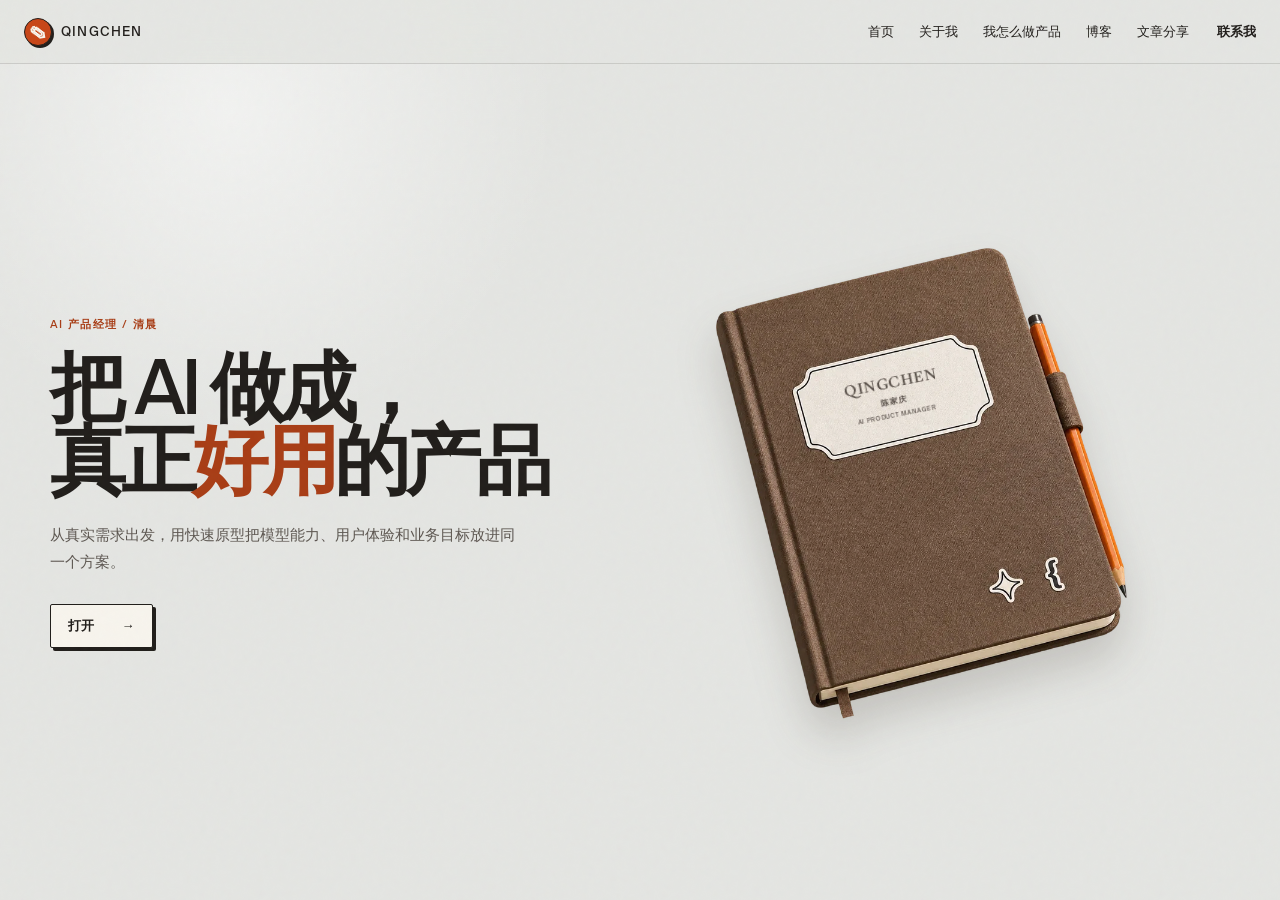
==== index.html @ 2891e466 "Show WeChat QR code in a notebook-style note" ====
<!doctype html>
<html lang="zh-CN">
<head>
  <meta charset="utf-8">
  <meta name="viewport" content="width=device-width, initial-scale=1">
  <title>QINGCHEN | AI 产品经理陈家庆</title>
  <meta name="description" content="清晨（陈家庆）的个人网站。关注 AI 产品管理、AI Coding、智能体工作流与人机协作。">
  <meta name="theme-color" content="#e4e5e2">
  <meta property="og:type" content="website">
  <meta property="og:title" content="QINGCHEN | AI 产品经理陈家庆">
  <meta property="og:description" content="把 AI 做成真正好用的产品。">
  <meta property="og:url" content="https://chenjieliefu.github.io/qingchenai.github.io/">
  <meta property="og:image" content="https://chenjieliefu.github.io/qingchenai.github.io/assets/img/qingchen-portrait.jpg">
  <meta name="twitter:card" content="summary_large_image">
  <meta name="twitter:image" content="https://chenjieliefu.github.io/qingchenai.github.io/assets/img/qingchen-portrait.jpg">
  <link rel="canonical" href="https://chenjieliefu.github.io/qingchenai.github.io/">
  <link rel="icon" href="assets/img/qingchen-favicon.svg?v=2" type="image/svg+xml">
  <link rel="preload" href="assets/img/qingchen-notebook-closed.webp" as="image" type="image/webp" fetchpriority="high">
  <link rel="stylesheet" href="assets/css/home-v3.css">
  <script type="application/ld+json">
  {
    "@context": "https://schema.org",
    "@type": "Person",
    "name": "陈家庆",
    "alternateName": "清晨",
    "url": "https://chenjieliefu.github.io/qingchenai.github.io/",
    "jobTitle": "AI 产品经理",
    "description": "关注 AI 产品管理、AI Coding、智能体工作流与人机协作。",
    "image": "https://chenjieliefu.github.io/qingchenai.github.io/assets/img/qingchen-portrait.jpg",
    "email": "18233602932@163.com",
    "sameAs": [
      "https://github.com/chenjieliefu",
      "https://www.woshipm.com/u/1685127",
      "https://www.xiaohongshu.com/user/profile/6a4db56c0000000010001003"
    ]
  }
  </script>
</head>
<body>
  <a class="skip-link" href="#main">跳到主要内容</a>

  <header class="site-header">
    <div class="nav-shell">
      <div class="brand" aria-label="QINGCHEN">
        <span class="brand-mark" aria-hidden="true"><span class="brand-pen">&#9998;&#65038;</span></span>
        <span>QINGCHEN</span>
      </div>
      <button class="menu-toggle" type="button" aria-expanded="false" aria-controls="primary-nav">
        <span class="menu-label">菜单</span>
      </button>
      <nav class="primary-nav" id="primary-nav" aria-label="主导航" data-open="false">
        <a href="#home" data-page-target="0">首页</a>
        <a href="#about" data-page-target="1">关于我</a>
        <a href="#method" data-page-target="2">我怎么做产品</a>
        <a href="#writing" data-page-target="3">博客</a>
        <a href="#shares" data-page-target="4">文章分享</a>
      </nav>
      <a class="nav-contact" href="#contact" data-page-target="5">联系我</a>
    </div>
  </header>

  <main id="main" class="notebook-main">
    <section class="notebook-app" id="home" data-notebook aria-label="清晨的个人工作笔记本">
      <div class="cover-view is-active" data-cover-view>
        <div class="hero-copy">
          <p class="eyebrow">AI 产品经理 / 清晨</p>
          <h1>把 AI 做成，<br>真正<span>好用</span>的产品</h1>
          <p>从真实需求出发，用快速原型把模型能力、用户体验和业务目标放进同一个方案。</p>
          <button class="open-book-button" type="button" data-open-book>
            <span>打开</span><span aria-hidden="true">→</span>
          </button>
        </div>
        <div class="cover-book" aria-hidden="true">
          <img src="assets/img/qingchen-notebook-closed.webp" width="1200" height="800" alt="">
          <div class="cover-label cover-label-plane">
            <div class="cover-label-ink">
              <strong>QINGCHEN</strong>
              <span>陈家庆</span>
              <small>AI PRODUCT MANAGER</small>
            </div>
          </div>
        </div>
      </div>

      <div class="reader-view" data-reader-view aria-hidden="true">
        <div class="book-canvas">
          <img class="open-book-image" src="assets/img/qingchen-notebook-open.webp" width="1672" height="941" loading="lazy" alt="一本摊开的棕色工作笔记本">
          <div class="book-spreads" data-book-spreads>
            <article class="book-spread is-active" id="about" data-page="1" data-title="关于我" aria-hidden="false">
              <div class="paper-page about-left">
                <p class="page-kicker">关于我</p>
                <figure class="portrait-print">
                  <span class="paper-tape" aria-hidden="true"></span>
                  <img src="assets/img/qingchen-portrait.jpg" width="882" height="1176" loading="lazy" alt="清晨，也就是陈家庆的个人肖像">
                  <figcaption>清晨 / 陈家庆 / 2026</figcaption>
                </figure>
              </div>
              <div class="paper-page about-right">
                <p class="about-hello">你好，我是清晨</p>
                <h2>我喜欢先把需求理清，再决定 <mark>AI</mark> 要不要出现。</h2>
                <p class="body-copy">我是一名持续学习、创造和实验的 AI 产品经理。从真实需求出发，用快速原型验证方案，再把模型能力、用户体验和业务目标放进同一个产品路径里。</p>
                <p class="hand-note">从真实需求开始</p>
              </div>
            </article>

            <article class="book-spread" id="method" data-page="2" data-title="我怎么做产品" aria-hidden="true" inert>
              <div class="paper-page method-left">
                <p class="page-kicker">我怎么做产品</p>
                <h2>不是从技术出发，<br>而是从需求出发。</h2>
                <p class="body-copy">把用户要完成的事、模型能力的边界，以及产品如何持续获得反馈，放进同一条工作路径。</p>
                <div class="method-cycle" aria-label="需求定义、快速原型、持续验证构成循环">
                  <span class="cycle-word cycle-problem">需求定义</span>
                  <span class="cycle-word cycle-prototype">快速原型</span>
                  <span class="cycle-word cycle-validate">持续验证</span>
                  <span class="cycle-loop" aria-hidden="true">↻</span>
                </div>
              </div>
              <div class="paper-page method-right">
                <ol class="method-path">
                  <li><span class="method-index">1</span><div><h3>把需求说清楚</h3><p>梳理用户需求，把模型能力、产品策略和技术边界放进同一张图。</p></div></li>
                  <li><span class="method-index">2</span><div><h3>做出能跑的版本</h3><p>用 AI Coding 完成原型，让讨论从“感觉可行”走向“实际试过”。</p></div></li>
                  <li><span class="method-index">3</span><div><h3>让反馈回到产品里</h3><p>围绕需求设计权限、反馈和返工机制，让人与智能体持续协作。</p></div></li>
                </ol>
                <p class="hand-note method-note">每一次验证，都回到下一次判断。</p>
              </div>
            </article>

            <article class="book-spread" id="writing" data-page="3" data-title="博客" aria-hidden="true" inert>
              <div class="paper-page writing-left">
                <p class="page-kicker">最近在写</p>
                <article class="featured-writing">
                  <time datetime="2026-08-21">2026.08.21 / AI 产品</time>
                  <h2>Pi 说模型可以更换：AI 产品真正该留下的，是 <mark>Harness</mark> 吗？</h2>
                  <p>当模型不再是唯一核心，需求约束、工具权限、会话评测与适配能力，开始成为产品真正的资产。</p>
                  <a href="https://www.woshipm.com/ai/6451983.html" target="_blank" rel="noopener">阅读全文 <span aria-hidden="true">↗</span></a>
                </article>
              </div>
              <div class="paper-page writing-right">
                <h2 class="page-list-title">更多博客</h2>
                <div class="writing-list">
                  <a href="https://www.woshipm.com/ai/6447090.html" target="_blank" rel="noopener"><time datetime="2026-08-14">08.14</time><span>用 DeepSeek Harness 两小时做出一个 macOS 应用后，我看到了它的野心</span></a>
                  <a href="https://www.woshipm.com/ai/6444287.html" target="_blank" rel="noopener"><time datetime="2026-08-11">08.11</time><span>AI 最大的机会，不是硬件，而是数据资产</span></a>
                  <a href="https://www.woshipm.com/ai/6444269.html" target="_blank" rel="noopener"><time datetime="2026-08-11">08.11</time><span>当 AI 开始持续工作，聊天框还够用吗？</span></a>
                </div>
                <a class="book-link" href="blog.html">查看全部博客 <span aria-hidden="true">→</span></a>
              </div>
            </article>

            <article class="book-spread" id="shares" data-page="4" data-title="文章分享" aria-hidden="true" inert>
              <div class="paper-page shares-left">
                <p class="page-kicker">值得再读一遍</p>
                <a class="clipping clipping-a" href="https://www.woshipm.com/ai/6434508.html" target="_blank" rel="noopener"><span class="clip-tape" aria-hidden="true"></span><small>AI 智能 / 2026.07.23</small><h2>我实测了全网爆火的 grill-me 技能，发现它才是 AI 编程的正确打开方式</h2></a>
                <a class="clipping clipping-b" href="https://www.woshipm.com/ai/6334333.html" target="_blank" rel="noopener"><small>基础理解 / 2026.01.28</small><h2>一文讲透 AI 的三大核心要素之一：算力</h2></a>
              </div>
              <div class="paper-page shares-right">
                <a class="clipping clipping-c" href="https://www.woshipm.com/zhichang/6333618.html" target="_blank" rel="noopener"><small>职场观察 / 2026.01.27</small><h2>产品经理，你的领导不是人，是一股势力！</h2></a>
                <a class="clipping clipping-d" href="https://www.woshipm.com/it/6188609.html" target="_blank" rel="noopener"><span class="clip-tape" aria-hidden="true"></span><small>业界动态 / 2025.03.06</small><h2>巨头入局：腾讯、字节的“短剧棋局”</h2></a>
                <p class="hand-note shares-note">分享不是囤积，是留下判断的坐标。</p>
                <a class="book-link" href="shares.html">查看全部文章分享 <span aria-hidden="true">→</span></a>
              </div>
            </article>

            <article class="book-spread" id="contact" data-page="5" data-title="联系我" aria-hidden="true" inert>
              <div class="paper-page contact-left">
                <p class="page-kicker">联系我</p>
                <h2>如果你也在做有意思的 AI 产品，我们可以聊聊。</h2>
                <p class="body-copy">一次产品讨论、一场共同实验，或者只是交流最近正在梳理的产品需求。</p>
                <dl>
                  <div><dt>邮箱</dt><dd>18233602932@163.com</dd></div>
                  <div><dt>微信</dt><dd>JQ04041023</dd></div>
                </dl>
              </div>
              <div class="paper-page contact-right">
                <p class="contact-prompt">找到我的其他地方</p>
                <nav class="social-links" aria-label="社交链接">
                  <a href="https://github.com/chenjieliefu" target="_blank" rel="noopener"><span>GitHub</span><span aria-hidden="true">↗</span></a>
                  <a href="https://www.woshipm.com/u/1685127" target="_blank" rel="noopener"><span>人人都是产品经理</span><span aria-hidden="true">↗</span></a>
                  <a href="https://www.xiaohongshu.com/user/profile/6a4db56c0000000010001003" target="_blank" rel="noopener"><span>小红书</span><span aria-hidden="true">↗</span></a>
                  <button type="button" data-wechat-toggle aria-expanded="false" aria-controls="wechat-note"><span>公众号</span><span aria-hidden="true">←</span></button>
                </nav>
                <aside class="wechat-note" id="wechat-note" data-wechat-note aria-label="公众号二维码" aria-hidden="true" inert>
                  <p class="wechat-note-title">微信公众号</p>
                  <div class="wechat-qr-frame">
                    <img src="assets/wechat-qrcode.jpg" width="258" height="258" loading="lazy" alt="清晨的微信公众号二维码">
                  </div>
                  <p class="wechat-note-caption">微信扫码关注「清晨」</p>
                  <button class="wechat-note-close" type="button" data-wechat-close><span aria-hidden="true">←</span> 收起</button>
                </aside>
                <p class="sign-off">QINGCHEN</p>
                <small>© <span data-current-year>2026</span> 陈家庆</small>
              </div>
            </article>
          </div>
          <div class="turn-leaf" aria-hidden="true"></div>
        </div>

        <div class="reader-controls" aria-label="笔记本翻页控制">
          <button class="page-control page-control-prev" type="button" data-prev-page><span aria-hidden="true">←</span><span data-prev-label>封面</span></button>
          <p class="page-status" aria-live="polite"><span data-page-title>关于我</span><span><b data-page-current>1</b> / <span data-page-total>5</span></span></p>
          <button class="page-control page-control-next" type="button" data-next-page><span>下一页</span><span aria-hidden="true">→</span></button>
        </div>
      </div>
    </section>
  </main>
  <script src="assets/js/home-v3.js" defer></script>
</body>
</html>
---- assets/css/home-v3.css ----
@font-face {
  font-family: "Suisse";
  src: url("../fonts/68acbd085a174326256d7272_SuisseIntlTrial-Book.otf") format("opentype");
  font-style: normal;
  font-weight: 400 700;
  font-display: swap;
}

@font-face {
  font-family: "Lyon";
  src: url("../fonts/68acbc6ef1b9c827b523f364_LyonDisplay-Regular-Trial.otf") format("opentype");
  font-style: normal;
  font-weight: 400;
  font-display: swap;
}

:root {
  color-scheme: light;
  --desk: #e4e5e2;
  --paper: #f7f4ed;
  --paper-deep: #eee9df;
  --ink: #211e1b;
  --ink-soft: #5d5751;
  --line: rgba(33, 30, 27, 0.2);
  --orange: #c84618;
  --orange-deep: #a83d16;
  --header-height: 64px;
  --page: min(1360px, calc(100% - 48px));
  --ease: cubic-bezier(0.16, 1, 0.3, 1);
}

* {
  box-sizing: border-box;
}

html {
  min-width: 320px;
  height: 100%;
  overflow: hidden;
  background: var(--desk);
}

body {
  min-width: 320px;
  min-height: 100%;
  margin: 0;
  overflow: hidden;
  background:
    radial-gradient(circle at 18% 12%, rgba(255, 255, 255, 0.5), transparent 25%),
    var(--desk);
  color: var(--ink);
  font-family: "Suisse", "PingFang SC", "Hiragino Sans GB", "Microsoft YaHei", sans-serif;
  line-height: 1.5;
  -webkit-font-smoothing: antialiased;
  text-rendering: optimizeLegibility;
}

body::before {
  position: fixed;
  inset: 0;
  z-index: 30;
  pointer-events: none;
  opacity: 0.045;
  content: "";
  background-image: url("data:image/svg+xml,%3Csvg viewBox='0 0 160 160' xmlns='http://www.w3.org/2000/svg'%3E%3Cfilter id='n'%3E%3CfeTurbulence type='fractalNoise' baseFrequency='.78' numOctaves='2' stitchTiles='stitch'/%3E%3C/filter%3E%3Crect width='100%25' height='100%25' filter='url(%23n)' opacity='.52'/%3E%3C/svg%3E");
}

img {
  display: block;
  max-width: 100%;
  height: auto;
}

a {
  color: inherit;
  text-decoration: none;
}

button,
a {
  -webkit-tap-highlight-color: transparent;
}

button {
  color: inherit;
  font: inherit;
}

button:disabled {
  cursor: not-allowed;
  opacity: 0.36;
}

:focus-visible {
  outline: 3px solid var(--orange-deep);
  outline-offset: 4px;
}

::selection {
  background: var(--orange);
  color: var(--paper);
}

mark {
  padding: 0 0.08em;
  background: linear-gradient(transparent 56%, rgba(200, 70, 24, 0.24) 56%);
  color: inherit;
}

.skip-link {
  position: fixed;
  top: 10px;
  left: 12px;
  z-index: 50;
  padding: 9px 14px;
  border: 1px solid var(--ink);
  background: var(--paper);
  transform: translateY(-160%);
  transition: transform 180ms var(--ease);
}

.skip-link:focus {
  transform: translateY(0);
}

.site-header {
  position: relative;
  z-index: 20;
  height: var(--header-height);
  border-bottom: 1px solid rgba(33, 30, 27, 0.13);
  background: color-mix(in srgb, var(--desk) 88%, transparent);
  backdrop-filter: blur(18px) saturate(110%);
  -webkit-backdrop-filter: blur(18px) saturate(110%);
}

.nav-shell {
  display: flex;
  align-items: center;
  width: var(--page);
  height: 100%;
  margin-inline: auto;
  gap: 28px;
}

.brand {
  display: inline-flex;
  align-items: center;
  margin-right: auto;
  gap: 9px;
  font-size: 13px;
  font-weight: 700;
  letter-spacing: 0.09em;
}

.brand-mark {
  display: grid;
  width: 28px;
  height: 28px;
  place-items: center;
  border: 1.5px solid var(--ink);
  border-radius: 50%;
  background: var(--orange);
  color: var(--paper);
  letter-spacing: 0;
  box-shadow: 2px 2px 0 var(--ink);
}

.brand-pen {
  display: block;
  font-family: "Apple Symbols", "Segoe UI Symbol", sans-serif;
  font-size: 17px;
  line-height: 1;
  transform: translateY(2px) rotate(-9deg);
}

.primary-nav {
  display: flex;
  align-items: center;
  gap: 25px;
}

.primary-nav a,
.nav-contact {
  position: relative;
  font-size: 13px;
  white-space: nowrap;
}

.primary-nav a::after,
.nav-contact::after {
  position: absolute;
  right: 0;
  bottom: -5px;
  left: 0;
  height: 1px;
  content: "";
  background: var(--orange-deep);
  transform: scaleX(0);
  transform-origin: right;
  transition: transform 220ms var(--ease);
}

.primary-nav a:hover::after,
.nav-contact:hover::after,
.primary-nav a[aria-current="page"]::after,
.nav-contact[aria-current="page"]::after {
  transform: scaleX(1);
  transform-origin: left;
}

.primary-nav a[aria-current="page"],
.nav-contact[aria-current="page"] {
  color: var(--orange-deep);
}

.nav-contact {
  font-weight: 700;
}

.menu-toggle {
  display: none;
  min-height: 42px;
  padding: 0;
  border: 0;
  background: transparent;
}

.notebook-main {
  height: calc(100dvh - var(--header-height));
}

.notebook-app {
  position: relative;
  height: 100%;
  overflow: hidden;
}

.cover-view,
.reader-view {
  position: absolute;
  inset: 0;
  visibility: hidden;
  opacity: 0;
  pointer-events: none;
}

.cover-view.is-active,
.reader-view.is-active {
  visibility: visible;
  opacity: 1;
  pointer-events: auto;
}

.cover-view {
  display: grid;
  grid-template-columns: minmax(360px, 0.86fr) minmax(560px, 1.14fr);
  align-items: center;
  width: var(--page);
  margin-inline: auto;
  transition: opacity 260ms ease, transform 620ms var(--ease);
}

.cover-view.is-opening {
  opacity: 0;
  transform: scale(0.94);
}

.cover-view.is-returning {
  animation: cover-return 620ms var(--ease) both;
}

.hero-copy {
  position: relative;
  z-index: 3;
  padding-left: clamp(6px, 2vw, 28px);
}

.eyebrow,
.page-kicker {
  margin: 0;
  color: var(--orange-deep);
  font-size: 11px;
  font-weight: 700;
  letter-spacing: 0.13em;
}

.hero-copy h1 {
  max-width: 8.2em;
  margin: 18px 0 0;
  font-size: clamp(54px, 5.9vw, 84px);
  letter-spacing: -0.066em;
  line-height: 0.97;
}

.hero-copy h1 span {
  color: var(--orange-deep);
}

.hero-copy > p:last-of-type {
  max-width: 470px;
  margin: 24px 0 0;
  color: var(--ink-soft);
  font-size: clamp(15px, 1.2vw, 18px);
  line-height: 1.7;
}

.open-book-button,
.page-control {
  display: inline-flex;
  min-height: 44px;
  align-items: center;
  justify-content: center;
  border: 1.5px solid var(--ink);
  border-radius: 2px;
  background: var(--paper);
  box-shadow: 3px 3px 0 var(--ink);
  cursor: pointer;
  transition: color 180ms ease, background 180ms ease, box-shadow 180ms ease, transform 180ms var(--ease);
}

.open-book-button {
  margin-top: 30px;
  padding: 10px 17px;
  gap: 28px;
  font-size: 13px;
  font-weight: 700;
}

.open-book-button:hover,
.page-control:not(:disabled):hover {
  background: var(--orange-deep);
  color: var(--paper);
}

.open-book-button:active,
.page-control:not(:disabled):active {
  box-shadow: 1px 1px 0 var(--ink);
  transform: translate(2px, 2px);
}

.cover-book {
  position: relative;
  justify-self: end;
  width: min(720px, 57vw);
  filter: drop-shadow(0 24px 20px rgba(57, 42, 31, 0.18));
}

.cover-book > img {
  width: 100%;
}

.cover-label {
  position: absolute;
  top: 22.4%;
  left: 35.48%;
  display: grid;
  width: 28.45%;
  height: 19.8%;
  place-items: center;
  color: #392f28;
  text-align: center;
  transform: perspective(760px) rotateZ(-11.4deg) rotateY(-1.8deg) skewX(-0.35deg) scaleY(0.965);
  transform-origin: center;
}

.cover-label-ink {
  width: 100%;
  opacity: 0.86;
  filter: contrast(0.9) blur(0.08px);
  mix-blend-mode: multiply;
  transform: translateY(0);
}

.cover-label strong,
.cover-label span,
.cover-label small {
  display: block;
  white-space: nowrap;
}

.cover-label strong {
  font-family: "Lyon", Georgia, serif;
  font-size: clamp(13px, 1.26vw, 19px);
  font-weight: 400;
  letter-spacing: 0.055em;
  line-height: 1.05;
  text-shadow: 0 0.25px 0 rgba(57, 47, 40, 0.5);
}

.cover-label span {
  margin-top: 5px;
  font-size: clamp(7px, 0.62vw, 10px);
  font-weight: 600;
  letter-spacing: 0.16em;
}

.cover-label small {
  margin-top: 4px;
  font-size: clamp(5px, 0.46vw, 7px);
  letter-spacing: 0.12em;
}

.reader-view {
  display: grid;
  grid-template-rows: minmax(0, 1fr) 52px;
  align-items: center;
  justify-items: center;
  padding: 8px 32px 10px;
  transition: opacity 280ms ease, transform 560ms var(--ease);
}

.reader-view.is-book-opening {
  animation: book-open 620ms var(--ease) both;
}

.reader-view.is-book-closing {
  opacity: 0;
  transform: scale(0.88) rotateX(7deg);
}

.book-canvas {
  position: relative;
  width: min(1180px, calc(100vw - 150px), calc((100dvh - var(--header-height) - 88px) * 1.777));
  aspect-ratio: 1672 / 941;
  align-self: center;
  perspective: 1800px;
  filter: drop-shadow(0 22px 18px rgba(57, 42, 31, 0.17));
}

.open-book-image {
  position: absolute;
  inset: 0;
  width: 100%;
  height: 100%;
  object-fit: contain;
  pointer-events: none;
}

.book-spreads {
  position: absolute;
  inset: 9.8% 12.4% 12% 14.4%;
  z-index: 2;
  overflow: hidden;
}

.book-spread {
  position: absolute;
  inset: 0;
  display: grid;
  grid-template-columns: minmax(0, 1fr) minmax(0, 1fr);
  gap: 8.2%;
  visibility: hidden;
  opacity: 0;
  pointer-events: none;
}

.book-spread.is-active,
.book-spread.is-leaving-forward,
.book-spread.is-leaving-backward {
  visibility: visible;
}

.book-spread.is-active {
  z-index: 3;
  opacity: 1;
  pointer-events: auto;
}

.book-spread.is-leaving-forward,
.book-spread.is-leaving-backward {
  z-index: 2;
  opacity: 1;
}

.book-spread.is-entering-forward {
  transform-origin: left center;
  animation: spread-enter-forward 620ms var(--ease) both;
}

.book-spread.is-entering-backward {
  transform-origin: right center;
  animation: spread-enter-backward 620ms var(--ease) both;
}

.book-spread.is-leaving-forward {
  transform-origin: left center;
  animation: spread-leave-forward 620ms ease both;
}

.book-spread.is-leaving-backward {
  transform-origin: right center;
  animation: spread-leave-backward 620ms ease both;
}

.paper-page {
  min-width: 0;
  min-height: 0;
  padding: clamp(13px, 1.6vw, 24px);
  overflow: hidden;
}

.paper-page h2,
.paper-page h3,
.paper-page p,
.paper-page figure,
.paper-page dl,
.paper-page ol {
  margin-top: 0;
}

.page-kicker {
  margin-bottom: clamp(15px, 2vw, 27px);
}

.body-copy {
  color: var(--ink-soft);
  font-size: clamp(12px, 1.03vw, 15px);
  line-height: 1.72;
}

.hand-note {
  color: #b33f13;
  font-family: "Kaiti SC", STKaiti, "Songti SC", serif;
  font-size: clamp(15px, 1.32vw, 19px);
}

.about-left {
  display: flex;
  flex-direction: column;
}

.portrait-print {
  position: relative;
  width: min(58%, 210px);
  margin: 0 auto;
  padding: 8px 8px 23px;
  background: #e9e6de;
  box-shadow: 4px 5px 10px rgba(47, 38, 30, 0.16);
  transform: rotate(-1.3deg);
}

.portrait-print img {
  width: 100%;
  aspect-ratio: 3 / 4;
  object-fit: cover;
  object-position: center 18%;
  filter: saturate(0.88) contrast(1.03);
}

.portrait-print figcaption {
  position: absolute;
  right: 8px;
  bottom: 6px;
  left: 8px;
  color: #756d66;
  font-size: 7px;
  letter-spacing: 0.08em;
  text-align: center;
}

.paper-tape,
.clip-tape {
  position: absolute;
  z-index: 2;
  background: rgba(214, 199, 164, 0.6);
  box-shadow: 0 1px 2px rgba(49, 39, 30, 0.08);
  transform: rotate(-5deg);
}

.paper-tape {
  top: -11px;
  left: 50%;
  width: 50px;
  height: 20px;
  transform: translateX(-50%) rotate(-3deg);
}

.about-right {
  display: flex;
  flex-direction: column;
  justify-content: center;
  padding-right: 9%;
}

.about-hello {
  margin-bottom: 10px;
  color: var(--orange-deep);
  font-family: "Lyon", "Songti SC", serif;
  font-size: clamp(17px, 1.55vw, 23px);
}

.about-right h2 {
  max-width: 11.5em;
  margin-bottom: 18px;
  font-size: clamp(25px, 2.35vw, 35px);
  letter-spacing: -0.045em;
  line-height: 1.19;
}

.about-right .body-copy {
  max-width: 27em;
  margin-bottom: 12px;
}

.about-right .hand-note {
  margin: 5px 0 0 auto;
  transform: rotate(-5deg);
}

.method-left {
  padding-left: 9%;
}

.method-left h2 {
  margin-bottom: clamp(15px, 1.8vw, 24px);
  font-size: clamp(27px, 2.75vw, 41px);
  letter-spacing: -0.055em;
  line-height: 1.1;
}

.method-left .body-copy {
  max-width: 26em;
}

.method-cycle {
  position: relative;
  width: min(100%, 340px);
  height: clamp(104px, 10.5vw, 146px);
  margin-top: clamp(18px, 2.3vw, 32px);
}

.method-cycle::before,
.method-cycle::after {
  position: absolute;
  content: "";
  pointer-events: none;
}

.method-cycle::before {
  inset: 16% 13% 11% 10%;
  border: 1.5px solid rgba(198, 70, 24, 0.62);
  border-radius: 50%;
  transform: rotate(-8deg);
}

.method-cycle::after {
  right: 10.5%;
  bottom: 21%;
  width: 9px;
  height: 9px;
  border-right: 1.5px solid var(--orange-deep);
  border-bottom: 1.5px solid var(--orange-deep);
  transform: rotate(20deg);
}

.cycle-word {
  position: absolute;
  z-index: 1;
  padding: 2px 6px;
  background: rgba(249, 246, 238, 0.88);
  font-size: clamp(13px, 1.17vw, 17px);
  font-weight: 700;
  white-space: nowrap;
}

.cycle-problem {
  top: 34%;
  left: 0;
  transform: rotate(-3deg);
}

.cycle-prototype {
  top: 0;
  right: 7%;
  color: var(--orange-deep);
  transform: rotate(2deg);
}

.cycle-validate {
  right: 14%;
  bottom: 0;
  transform: rotate(-2deg);
}

.cycle-loop {
  position: absolute;
  top: 42%;
  left: 50%;
  color: rgba(198, 70, 24, 0.7);
  font-family: Georgia, serif;
  font-size: clamp(22px, 2.3vw, 34px);
  line-height: 1;
  transform: translate(-50%, -50%) rotate(-9deg);
}

.method-right {
  display: flex;
  flex-direction: column;
  justify-content: center;
  padding-right: 7%;
}

.method-path {
  position: relative;
  display: grid;
  margin-bottom: 8px;
  padding: 0;
  list-style: none;
  gap: clamp(12px, 1.55vw, 22px);
}

.method-path::before {
  position: absolute;
  top: 18px;
  bottom: 18px;
  left: 13px;
  width: 1.5px;
  content: "";
  background: var(--orange);
}

.method-path li {
  position: relative;
  display: grid;
  grid-template-columns: 27px minmax(0, 1fr);
  gap: 13px;
}

.method-index {
  position: relative;
  z-index: 1;
  display: grid;
  width: 27px;
  height: 27px;
  place-items: center;
  border: 1.5px solid var(--orange-deep);
  border-radius: 50%;
  background: var(--paper);
  color: var(--orange-deep);
  font-size: 11px;
  font-weight: 700;
}

.method-path h3 {
  margin-bottom: 4px;
  font-size: clamp(15px, 1.34vw, 20px);
  letter-spacing: -0.025em;
  line-height: 1.2;
}

.method-path p {
  margin-bottom: 0;
  color: var(--ink-soft);
  font-size: clamp(10px, 0.91vw, 13px);
  line-height: 1.55;
}

.method-note {
  align-self: end;
  margin: 0 3% 0 0;
  transform: rotate(-4deg);
}

.featured-writing time,
.writing-list time,
.clipping small {
  color: var(--orange-deep);
  font-size: clamp(8px, 0.72vw, 10px);
  letter-spacing: 0.06em;
}

.featured-writing h2 {
  margin: 15px 0;
  font-size: clamp(22px, 2.1vw, 31px);
  letter-spacing: -0.045em;
  line-height: 1.14;
}

.featured-writing > p {
  margin-bottom: 16px;
  color: var(--ink-soft);
  font-size: clamp(11px, 0.95vw, 14px);
  line-height: 1.65;
}

.featured-writing > a {
  display: inline-block;
  border-bottom: 1px solid var(--orange-deep);
  color: var(--orange-deep);
  font-size: 12px;
  font-weight: 700;
}

.writing-right {
  display: flex;
  flex-direction: column;
  justify-content: center;
  padding-right: 7%;
}

.page-list-title {
  margin-bottom: 14px;
  font-size: clamp(17px, 1.45vw, 22px);
}

.writing-list {
  border-top: 1px solid var(--ink);
}

.writing-list > a {
  display: grid;
  grid-template-columns: 43px minmax(0, 1fr);
  padding: clamp(9px, 1vw, 14px) 0;
  border-bottom: 1px solid var(--line);
  gap: 12px;
  transition: color 180ms ease, transform 200ms var(--ease);
}

.writing-list > a:hover {
  color: var(--orange-deep);
  transform: translateX(4px);
}

.writing-list span {
  font-size: clamp(11px, 1.02vw, 14px);
  font-weight: 700;
  line-height: 1.38;
}

.book-link {
  display: inline-flex;
  align-self: flex-start;
  min-height: 35px;
  align-items: center;
  margin-top: clamp(13px, 1.5vw, 21px);
  padding: 7px 12px;
  gap: 24px;
  border: 1px solid var(--ink);
  border-radius: 2px;
  background: #eee7d9;
  font-size: 11px;
  font-weight: 700;
  box-shadow: 2px 2px 0 rgba(33, 30, 27, 0.8);
  transform: rotate(-1deg);
  transition: color 180ms ease, background 180ms ease, transform 200ms var(--ease);
}

.book-link:hover {
  background: var(--orange-deep);
  color: var(--paper);
  transform: rotate(0deg) translateY(-2px);
}

.shares-left,
.shares-right {
  display: flex;
  flex-direction: column;
  justify-content: center;
}

.clipping {
  position: relative;
  display: block;
  padding: clamp(11px, 1.2vw, 17px);
  border: 1px solid rgba(33, 30, 27, 0.18);
  background: #ece9e1;
  box-shadow: 3px 4px 8px rgba(47, 38, 30, 0.12);
  transition: color 180ms ease, transform 240ms var(--ease);
}

.clipping:hover {
  z-index: 3;
  color: var(--orange-deep);
  transform: rotate(0deg) translateY(-3px);
}

.clipping h2 {
  margin: 8px 0 0;
  font-size: clamp(13px, 1.22vw, 18px);
  letter-spacing: -0.025em;
  line-height: 1.35;
}

.clipping-a {
  margin: 0 3% 14px 4%;
  transform: rotate(-1.3deg);
}

.clipping-b {
  margin: 0 0 0 12%;
  transform: rotate(0.8deg);
}

.clipping-c {
  margin: 0 9% 14px 0;
  transform: rotate(1deg);
}

.clipping-d {
  margin-left: 7%;
  transform: rotate(-0.8deg);
}

.clip-tape {
  top: -9px;
  left: 50%;
  width: 46px;
  height: 17px;
  transform: translateX(-50%) rotate(-4deg);
}

.shares-note {
  align-self: end;
  margin: 13px 3% 0 0;
  transform: rotate(-4deg);
}

.shares-right .book-link {
  align-self: end;
  margin-top: 8px;
}

.contact-left,
.contact-right {
  display: flex;
  flex-direction: column;
  justify-content: center;
}

.contact-left {
  padding-left: 8%;
}

.contact-left h2 {
  max-width: 10.5em;
  margin-bottom: 18px;
  font-size: clamp(27px, 2.5vw, 38px);
  letter-spacing: -0.05em;
  line-height: 1.12;
}

.contact-left .body-copy {
  max-width: 26em;
}

.contact-left dl {
  margin-bottom: 0;
}

.contact-left dl > div {
  display: grid;
  grid-template-columns: 45px minmax(0, 1fr);
  padding: 8px 0;
  border-bottom: 1px solid var(--line);
  gap: 12px;
  font-size: clamp(10px, 0.92vw, 13px);
}

.contact-left dt {
  color: var(--ink-soft);
}

.contact-left dd {
  min-width: 0;
  margin: 0;
  overflow-wrap: anywhere;
}

.contact-right {
  position: relative;
  isolation: isolate;
  overflow: visible;
  padding-right: 8%;
}

.contact-prompt {
  margin-bottom: 10px;
  font-family: "Lyon", "Songti SC", serif;
  font-size: clamp(18px, 1.65vw, 25px);
}

.social-links {
  border-top: 1px solid var(--ink);
}

.social-links a,
.social-links button {
  display: flex;
  align-items: center;
  justify-content: space-between;
  width: 100%;
  padding: 10px 2px;
  border: 0;
  border-bottom: 1px solid var(--line);
  background: transparent;
  color: inherit;
  cursor: pointer;
  font-size: clamp(11px, 1vw, 14px);
  text-align: left;
  transition: color 180ms ease, padding 220ms var(--ease);
}

.social-links a:hover,
.social-links button:hover,
.social-links button[aria-expanded="true"] {
  padding-right: 7px;
  padding-left: 7px;
  color: var(--orange-deep);
}

.wechat-note {
  position: absolute;
  top: 50%;
  left: -65%;
  z-index: 6;
  width: min(214px, 64%);
  padding: 22px 18px 15px;
  border: 1px solid rgba(54, 45, 36, 0.64);
  border-radius: 2px;
  background:
    linear-gradient(105deg, rgba(255, 255, 255, 0.28), transparent 34%),
    #eee3ae;
  box-shadow:
    5px 7px 0 rgba(58, 45, 35, 0.18),
    0 16px 30px rgba(58, 45, 35, 0.16);
  opacity: 0;
  pointer-events: none;
  transform: translate(-34px, -50%) rotate(-3.2deg);
  transform-origin: right center;
  transition: opacity 180ms ease, transform 460ms var(--ease);
}

.wechat-note::before {
  position: absolute;
  top: -9px;
  left: 50%;
  width: 62px;
  height: 18px;
  background: rgba(218, 199, 161, 0.72);
  box-shadow: 0 1px 2px rgba(60, 45, 31, 0.12);
  content: "";
  transform: translateX(-50%) rotate(2deg);
}

.contact-right.is-wechat-open .wechat-note {
  opacity: 1;
  pointer-events: auto;
  transform: translate(0, -50%) rotate(-2deg);
}

.wechat-note-title,
.wechat-note-caption {
  text-align: center;
}

.wechat-note-title {
  margin-bottom: 10px;
  font-family: "Lyon", "Songti SC", serif;
  font-size: clamp(15px, 1.3vw, 19px);
  letter-spacing: 0.03em;
}

.wechat-qr-frame {
  width: min(132px, 78%);
  margin: 0 auto;
  padding: 7px;
  border: 1px solid rgba(54, 45, 36, 0.34);
  background: var(--paper);
}

.wechat-qr-frame img {
  width: 100%;
  aspect-ratio: 1;
}

.wechat-note-caption {
  margin: 9px 0 10px;
  color: var(--ink-soft);
  font-size: 10px;
  letter-spacing: 0.04em;
}

.wechat-note-close {
  display: flex;
  align-items: center;
  justify-content: center;
  width: 100%;
  min-height: 30px;
  border: 1px solid rgba(54, 45, 36, 0.62);
  border-radius: 1px;
  background: rgba(247, 244, 237, 0.48);
  cursor: pointer;
  font-size: 10px;
  font-weight: 700;
  gap: 7px;
  transition: background 180ms ease, transform 180ms ease;
}

.wechat-note-close:hover {
  background: rgba(247, 244, 237, 0.82);
}

.wechat-note-close:active {
  transform: translateY(1px);
}

.sign-off {
  align-self: end;
  margin: 20px 0 4px;
  color: var(--orange-deep);
  font-family: "Lyon", Georgia, serif;
  font-size: clamp(26px, 2.5vw, 38px);
  letter-spacing: 0.03em;
  transform: rotate(-5deg);
}

.contact-right > small {
  align-self: end;
  color: var(--ink-soft);
  font-size: 9px;
}

.reader-controls {
  display: grid;
  grid-template-columns: 128px minmax(170px, 220px) 128px;
  align-items: center;
  align-self: end;
  gap: 20px;
}

.page-control {
  min-height: 38px;
  padding: 6px 12px;
  gap: 18px;
  font-size: 11px;
  font-weight: 700;
}

.page-status {
  display: flex;
  align-items: center;
  justify-content: center;
  margin: 0;
  gap: 16px;
  color: var(--ink-soft);
  font-size: 10px;
  letter-spacing: 0.05em;
}

.page-status > span:first-child {
  color: var(--ink);
  font-weight: 700;
}

.page-status b {
  color: var(--orange-deep);
}

.turn-leaf {
  position: absolute;
  top: 10.7%;
  bottom: 12.8%;
  left: 50%;
  z-index: 5;
  width: 36.8%;
  border-radius: 0 10px 10px 0;
  background: linear-gradient(90deg, #ddd8cf, #f7f4ed 10%, #f3efe7 88%, #d8d2c7);
  opacity: 0;
  pointer-events: none;
  transform-style: preserve-3d;
}

.reader-view.is-turning-forward .turn-leaf {
  transform-origin: left center;
  animation: leaf-forward 620ms var(--ease) both;
}

.reader-view.is-turning-backward .turn-leaf {
  left: 13.2%;
  border-radius: 10px 0 0 10px;
  transform-origin: right center;
  animation: leaf-backward 620ms var(--ease) both;
}

@keyframes cover-return {
  from { opacity: 0; transform: scale(0.94); }
  to { opacity: 1; transform: scale(1); }
}

@keyframes book-open {
  from { opacity: 0; transform: scale(0.88) rotateX(8deg); }
  to { opacity: 1; transform: scale(1) rotateX(0deg); }
}

@keyframes spread-enter-forward {
  0%, 48% { opacity: 0; transform: translateX(4%) rotateY(-12deg); filter: brightness(0.9); }
  64% { opacity: 0.7; }
  to { opacity: 1; transform: translateX(0) rotateY(0deg); filter: brightness(1); }
}

@keyframes spread-enter-backward {
  0%, 48% { opacity: 0; transform: translateX(-4%) rotateY(12deg); filter: brightness(0.9); }
  64% { opacity: 0.7; }
  to { opacity: 1; transform: translateX(0) rotateY(0deg); filter: brightness(1); }
}

@keyframes spread-leave-forward {
  0%, 42% { opacity: 1; }
  58% { opacity: 0; }
  to { opacity: 0; transform: translateX(-2%); }
}

@keyframes spread-leave-backward {
  0%, 42% { opacity: 1; }
  58% { opacity: 0; }
  to { opacity: 0; transform: translateX(2%); }
}

@keyframes leaf-forward {
  0% { opacity: 0; transform: perspective(1600px) rotateY(0deg); }
  18% { opacity: 0.82; }
  52% { opacity: 0.92; }
  100% { opacity: 0; transform: perspective(1600px) rotateY(-176deg); }
}

@keyframes leaf-backward {
  0% { opacity: 0; transform: perspective(1600px) rotateY(0deg); }
  18% { opacity: 0.82; }
  52% { opacity: 0.92; }
  100% { opacity: 0; transform: perspective(1600px) rotateY(176deg); }
}

@media (max-width: 1100px) {
  .book-canvas {
    width: min(680px, calc(100vw - 48px));
    height: calc(100dvh - var(--header-height) - 78px);
    max-height: 780px;
    aspect-ratio: auto;
    border: 1.5px solid var(--ink);
    border-radius: 3px;
    background:
      linear-gradient(90deg, transparent 49.7%, rgba(33, 30, 27, 0.08) 50%, transparent 50.3%),
      var(--paper);
    box-shadow: 9px 10px 0 rgba(46, 35, 28, 0.82);
    filter: none;
  }

  .open-book-image,
  .turn-leaf {
    display: none;
  }

  .book-spreads {
    inset: 0;
    overflow: visible;
  }

  .book-spread {
    grid-template-columns: 1fr 1fr;
    gap: 0;
    overflow: auto;
    overscroll-behavior: contain;
    scrollbar-width: thin;
  }

  .paper-page {
    padding: 28px;
    overflow: visible;
  }

  .method-left,
  .contact-left {
    padding-left: 28px;
  }

  .about-right,
  .method-right,
  .writing-right,
  .contact-right {
    padding-right: 28px;
  }

  .reader-controls {
    grid-template-columns: 112px minmax(120px, 180px) 112px;
  }
}

@media (max-width: 760px) {
  :root {
    --header-height: 58px;
    --page: calc(100% - 28px);
  }

  .nav-shell {
    gap: 18px;
  }

  .menu-toggle {
    display: inline-flex;
    align-items: center;
    margin-left: auto;
    font-size: 13px;
  }

  .primary-nav {
    position: fixed;
    top: calc(var(--header-height) + 8px);
    right: 14px;
    display: grid;
    width: min(250px, calc(100vw - 28px));
    padding: 12px;
    border: 1.5px solid var(--ink);
    border-radius: 2px;
    background: var(--paper);
    box-shadow: 5px 5px 0 var(--ink);
    gap: 0;
    visibility: hidden;
    opacity: 0;
    transform: translateY(-8px);
    transition: opacity 180ms ease, transform 220ms var(--ease), visibility 180ms;
  }

  .primary-nav[data-open="true"] {
    visibility: visible;
    opacity: 1;
    transform: translateY(0);
  }

  .primary-nav a {
    padding: 11px 8px;
    border-bottom: 1px solid var(--line);
  }

  .primary-nav a:last-child {
    border-bottom: 0;
  }

  .primary-nav a::after {
    display: none;
  }

  .nav-contact {
    display: none;
  }

  .cover-view {
    grid-template-columns: 1fr;
    align-content: start;
    padding-top: 7vh;
  }

  .hero-copy {
    padding: 0;
  }

  .hero-copy h1 {
    max-width: 100%;
    font-size: clamp(40px, 10.8vw, 56px);
  }

  .hero-copy > p:last-of-type {
    max-width: 330px;
    font-size: 14px;
  }

  .open-book-button {
    margin-top: 22px;
  }

  .cover-book {
    position: absolute;
    right: -72px;
    bottom: -12px;
    width: min(520px, 128vw);
    opacity: 0.84;
  }

  .cover-label strong {
    font-size: clamp(13px, 4.4vw, 19px);
  }

  .cover-label span {
    font-size: clamp(7px, 2.1vw, 10px);
  }

  .cover-label small {
    font-size: clamp(5px, 1.5vw, 7px);
  }

  .reader-view {
    grid-template-rows: minmax(0, 1fr) 48px;
    padding: 10px 14px 8px;
  }

  .book-canvas {
    width: 100%;
    height: calc(100dvh - var(--header-height) - 72px);
    background: var(--paper);
    box-shadow: 6px 7px 0 rgba(46, 35, 28, 0.82);
  }

  .book-spread {
    grid-template-columns: 1fr;
    align-content: start;
    padding: 24px 22px 36px;
    gap: 24px;
  }

  .paper-page,
  .method-left,
  .contact-left,
  .about-right,
  .method-right,
  .writing-right,
  .contact-right {
    padding: 0;
  }

  .paper-page {
    min-height: auto;
  }

  .wechat-note {
    top: 50%;
    left: 50%;
    width: min(220px, calc(100vw - 64px));
    transform: translate(-75%, -50%) rotate(-3.2deg);
  }

  .contact-right.is-wechat-open .wechat-note {
    transform: translate(-50%, -50%) rotate(-2deg);
  }

  .page-kicker {
    margin-bottom: 18px;
  }

  .about-left .page-kicker {
    margin-bottom: 25px;
  }

  .portrait-print {
    width: min(45%, 180px);
  }

  .about-right {
    justify-content: flex-start;
  }

  .about-right h2,
  .method-left h2,
  .contact-left h2 {
    font-size: 28px;
  }

  .body-copy {
    font-size: 13px;
  }

  .method-cycle {
    width: min(100%, 300px);
    height: 118px;
    margin-top: 18px;
  }

  .method-path p {
    font-size: 12px;
  }

  .featured-writing h2 {
    font-size: 25px;
  }

  .featured-writing > p,
  .writing-list span {
    font-size: 13px;
  }

  .clipping h2 {
    font-size: 15px;
  }

  .shares-note {
    margin-top: 12px;
  }

  .reader-controls {
    width: 100%;
    grid-template-columns: 92px minmax(0, 1fr) 92px;
    gap: 8px;
  }

  .page-control {
    min-height: 36px;
    padding: 5px 8px;
    gap: 7px;
  }

  .page-status {
    gap: 8px;
    font-size: 9px;
  }
}

@media (max-width: 420px) {
  .hero-copy h1 {
    font-size: 43px;
  }

  .hero-copy > p:last-of-type {
    max-width: 290px;
  }

  .cover-book {
    right: -93px;
    bottom: -4px;
    width: 480px;
  }

  .book-spread {
    padding: 21px 18px 32px;
  }

  .portrait-print {
    width: 150px;
  }

  .page-status > span:first-child {
    display: none;
  }
}

@media (prefers-reduced-motion: reduce) {
  *,
  *::before,
  *::after {
    scroll-behavior: auto !important;
    animation-duration: 0.01ms !important;
    animation-iteration-count: 1 !important;
    transition-duration: 0.01ms !important;
  }
}
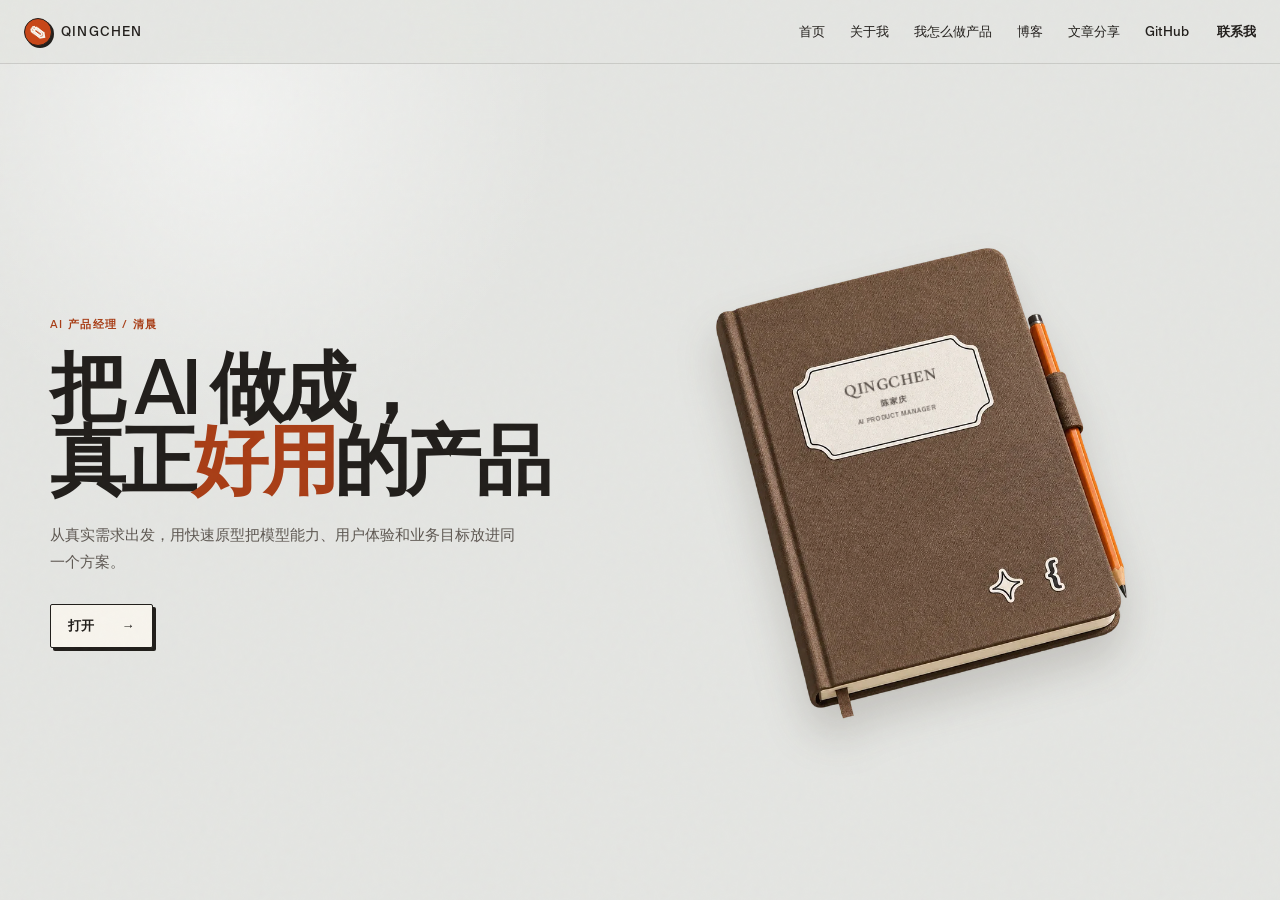
==== commit bb1cc965: "Match WeChat note to notebook and add GitHub nav" ====
--- a/index.html
+++ b/index.html
@@ -16,7 +16,7 @@
   <link rel="canonical" href="https://chenjieliefu.github.io/qingchenai.github.io/">
   <link rel="icon" href="assets/img/qingchen-favicon.svg?v=2" type="image/svg+xml">
   <link rel="preload" href="assets/img/qingchen-notebook-closed.webp" as="image" type="image/webp" fetchpriority="high">
-  <link rel="stylesheet" href="assets/css/home-v3.css">
+  <link rel="stylesheet" href="assets/css/home-v3.css?v=6">
   <script type="application/ld+json">
   {
     "@context": "https://schema.org",
@@ -54,6 +54,7 @@
         <a href="#method" data-page-target="2">我怎么做产品</a>
         <a href="#writing" data-page-target="3">博客</a>
         <a href="#shares" data-page-target="4">文章分享</a>
+        <a href="https://github.com/chenjieliefu" target="_blank" rel="noopener">GitHub</a>
       </nav>
       <a class="nav-contact" href="#contact" data-page-target="5">联系我</a>
     </div>
--- a/assets/css/home-v3.css
+++ b/assets/css/home-v3.css
@@ -1015,14 +1015,14 @@
   z-index: 6;
   width: min(214px, 64%);
   padding: 22px 18px 15px;
-  border: 1px solid rgba(54, 45, 36, 0.64);
+  border: 1px solid rgba(47, 36, 29, 0.84);
   border-radius: 2px;
   background:
-    linear-gradient(105deg, rgba(255, 255, 255, 0.28), transparent 34%),
-    #eee3ae;
+    linear-gradient(115deg, rgba(255, 255, 255, 0.13), transparent 44%),
+    #6d594b;
   box-shadow:
-    5px 7px 0 rgba(58, 45, 35, 0.18),
-    0 16px 30px rgba(58, 45, 35, 0.16);
+    4px 6px 0 rgba(43, 32, 25, 0.2),
+    0 16px 30px rgba(43, 32, 25, 0.18);
   opacity: 0;
   pointer-events: none;
   transform: translate(-34px, -50%) rotate(-3.2deg);
@@ -1036,8 +1036,9 @@
   left: 50%;
   width: 62px;
   height: 18px;
-  background: rgba(218, 199, 161, 0.72);
-  box-shadow: 0 1px 2px rgba(60, 45, 31, 0.12);
+  border: 1px solid rgba(75, 62, 51, 0.18);
+  background: rgba(198, 187, 172, 0.74);
+  box-shadow: 0 1px 2px rgba(43, 32, 25, 0.16);
   content: "";
   transform: translateX(-50%) rotate(2deg);
 }
@@ -1055,6 +1056,7 @@
 
 .wechat-note-title {
   margin-bottom: 10px;
+  color: #f3ede3;
   font-family: "Lyon", "Songti SC", serif;
   font-size: clamp(15px, 1.3vw, 19px);
   letter-spacing: 0.03em;
@@ -1075,7 +1077,7 @@
 
 .wechat-note-caption {
   margin: 9px 0 10px;
-  color: var(--ink-soft);
+  color: rgba(247, 244, 237, 0.82);
   font-size: 10px;
   letter-spacing: 0.04em;
 }
@@ -1086,9 +1088,10 @@
   justify-content: center;
   width: 100%;
   min-height: 30px;
-  border: 1px solid rgba(54, 45, 36, 0.62);
+  border: 1px solid rgba(47, 36, 29, 0.72);
   border-radius: 1px;
-  background: rgba(247, 244, 237, 0.48);
+  background: rgba(247, 244, 237, 0.94);
+  color: #3e3027;
   cursor: pointer;
   font-size: 10px;
   font-weight: 700;
@@ -1097,7 +1100,7 @@
 }
 
 .wechat-note-close:hover {
-  background: rgba(247, 244, 237, 0.82);
+  background: #fffaf1;
 }
 
 .wechat-note-close:active {
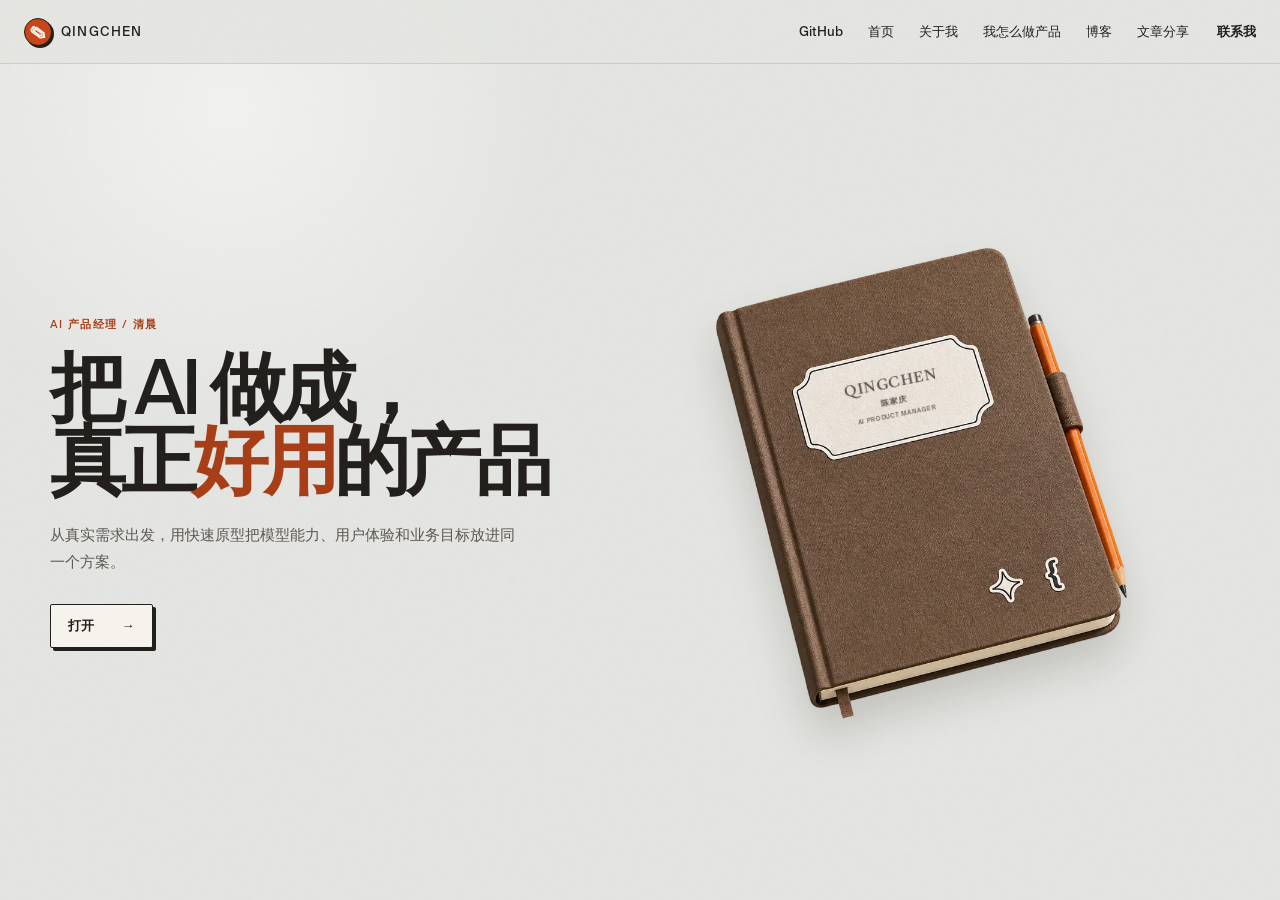
==== commit 70c79c77: "Move GitHub before home in navigation" ====
--- a/index.html
+++ b/index.html
@@ -49,12 +49,12 @@
         <span class="menu-label">菜单</span>
       </button>
       <nav class="primary-nav" id="primary-nav" aria-label="主导航" data-open="false">
+        <a href="https://github.com/chenjieliefu" target="_blank" rel="noopener">GitHub</a>
         <a href="#home" data-page-target="0">首页</a>
         <a href="#about" data-page-target="1">关于我</a>
         <a href="#method" data-page-target="2">我怎么做产品</a>
         <a href="#writing" data-page-target="3">博客</a>
         <a href="#shares" data-page-target="4">文章分享</a>
-        <a href="https://github.com/chenjieliefu" target="_blank" rel="noopener">GitHub</a>
       </nav>
       <a class="nav-contact" href="#contact" data-page-target="5">联系我</a>
     </div>
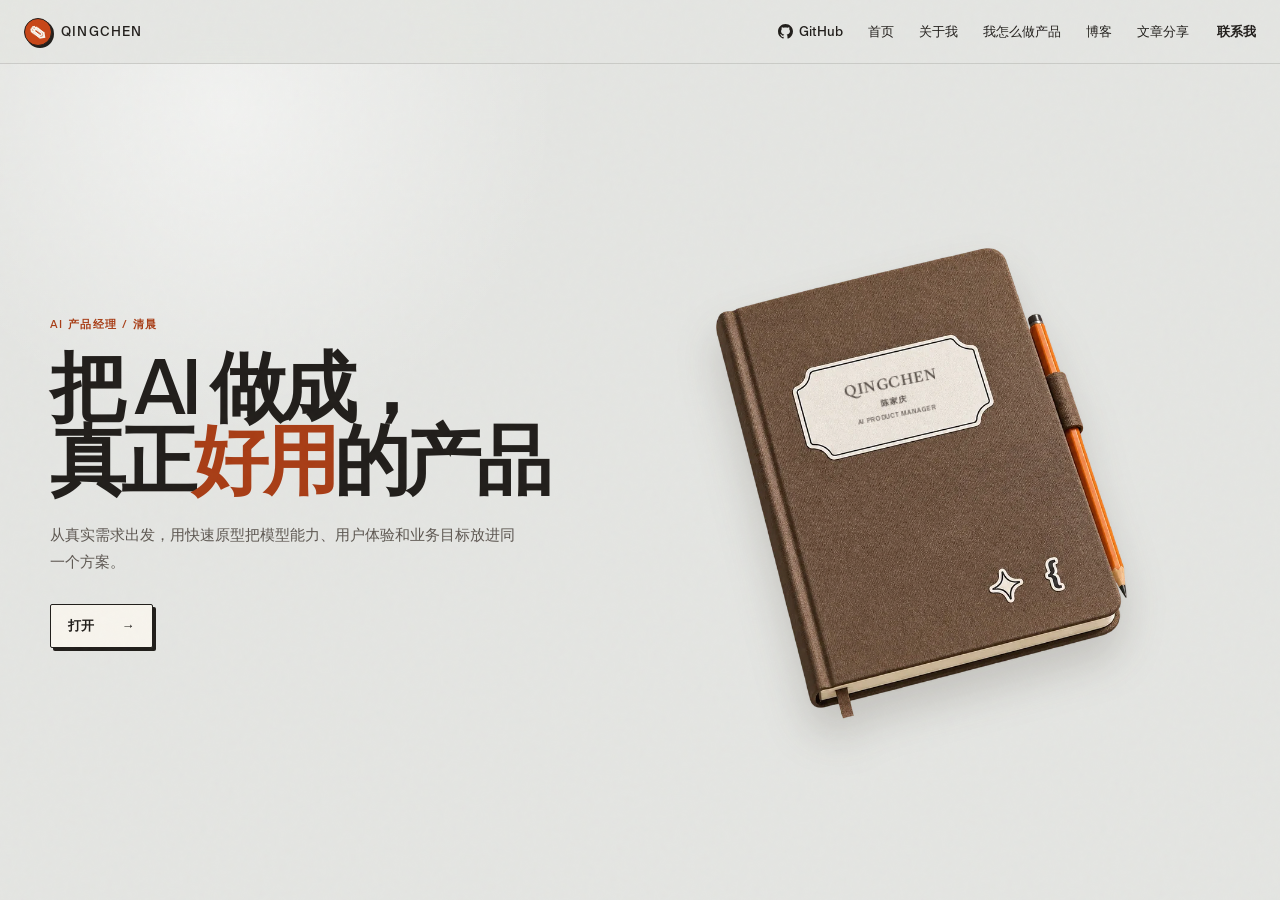
==== commit 801db43c: "Add GitHub mark to site navigation" ====
--- a/index.html
+++ b/index.html
@@ -16,7 +16,7 @@
   <link rel="canonical" href="https://chenjieliefu.github.io/qingchenai.github.io/">
   <link rel="icon" href="assets/img/qingchen-favicon.svg?v=2" type="image/svg+xml">
   <link rel="preload" href="assets/img/qingchen-notebook-closed.webp" as="image" type="image/webp" fetchpriority="high">
-  <link rel="stylesheet" href="assets/css/home-v3.css?v=6">
+  <link rel="stylesheet" href="assets/css/home-v3.css?v=8">
   <script type="application/ld+json">
   {
     "@context": "https://schema.org",
@@ -49,7 +49,7 @@
         <span class="menu-label">菜单</span>
       </button>
       <nav class="primary-nav" id="primary-nav" aria-label="主导航" data-open="false">
-        <a href="https://github.com/chenjieliefu" target="_blank" rel="noopener">GitHub</a>
+        <a class="nav-github" href="https://github.com/chenjieliefu" target="_blank" rel="noopener"><span class="github-mark" aria-hidden="true"></span><span>GitHub</span></a>
         <a href="#home" data-page-target="0">首页</a>
         <a href="#about" data-page-target="1">关于我</a>
         <a href="#method" data-page-target="2">我怎么做产品</a>
--- a/assets/css/home-v3.css
+++ b/assets/css/home-v3.css
@@ -184,6 +184,27 @@
   position: relative;
   font-size: 13px;
   white-space: nowrap;
+}
+
+.primary-nav .nav-github {
+  display: inline-flex;
+  align-items: center;
+  gap: 6px;
+  transition: color 180ms ease;
+}
+
+.primary-nav .nav-github:hover {
+  color: var(--orange-deep);
+}
+
+.github-mark {
+  display: block;
+  flex: 0 0 auto;
+  width: 15px;
+  height: 15px;
+  background: currentColor;
+  -webkit-mask: url("../img/github-mark.svg") center / contain no-repeat;
+  mask: url("../img/github-mark.svg") center / contain no-repeat;
 }
 
 .primary-nav a::after,
@@ -1015,14 +1036,15 @@
   z-index: 6;
   width: min(214px, 64%);
   padding: 22px 18px 15px;
-  border: 1px solid rgba(47, 36, 29, 0.84);
+  border: 1.5px solid var(--ink);
   border-radius: 2px;
   background:
-    linear-gradient(115deg, rgba(255, 255, 255, 0.13), transparent 44%),
-    #6d594b;
+    linear-gradient(90deg, transparent 0 29px, rgba(200, 70, 24, 0.34) 29px 30px, transparent 30px),
+    repeating-linear-gradient(180deg, transparent 0 25px, rgba(168, 61, 22, 0.1) 25px 26px),
+    linear-gradient(135deg, rgba(255, 255, 255, 0.98), rgba(247, 244, 237, 0.99));
   box-shadow:
-    4px 6px 0 rgba(43, 32, 25, 0.2),
-    0 16px 30px rgba(43, 32, 25, 0.18);
+    4px 6px 0 rgba(33, 30, 27, 0.84),
+    0 16px 30px rgba(43, 32, 25, 0.15);
   opacity: 0;
   pointer-events: none;
   transform: translate(-34px, -50%) rotate(-3.2deg);
@@ -1049,6 +1071,10 @@
   transform: translate(0, -50%) rotate(-2deg);
 }
 
+.contact-right.is-wechat-open {
+  z-index: 4;
+}
+
 .wechat-note-title,
 .wechat-note-caption {
   text-align: center;
@@ -1056,7 +1082,7 @@
 
 .wechat-note-title {
   margin-bottom: 10px;
-  color: #f3ede3;
+  color: var(--orange-deep);
   font-family: "Lyon", "Songti SC", serif;
   font-size: clamp(15px, 1.3vw, 19px);
   letter-spacing: 0.03em;
@@ -1066,8 +1092,9 @@
   width: min(132px, 78%);
   margin: 0 auto;
   padding: 7px;
-  border: 1px solid rgba(54, 45, 36, 0.34);
+  border: 1px solid rgba(33, 30, 27, 0.42);
   background: var(--paper);
+  box-shadow: 2px 2px 0 rgba(33, 30, 27, 0.12);
 }
 
 .wechat-qr-frame img {
@@ -1077,7 +1104,7 @@
 
 .wechat-note-caption {
   margin: 9px 0 10px;
-  color: rgba(247, 244, 237, 0.82);
+  color: var(--ink-soft);
   font-size: 10px;
   letter-spacing: 0.04em;
 }
@@ -1088,23 +1115,25 @@
   justify-content: center;
   width: 100%;
   min-height: 30px;
-  border: 1px solid rgba(47, 36, 29, 0.72);
+  border: 1.5px solid var(--ink);
   border-radius: 1px;
-  background: rgba(247, 244, 237, 0.94);
-  color: #3e3027;
+  background: var(--orange);
+  color: #fffaf1;
+  box-shadow: 2px 2px 0 var(--ink);
   cursor: pointer;
   font-size: 10px;
   font-weight: 700;
   gap: 7px;
-  transition: background 180ms ease, transform 180ms ease;
+  transition: background 180ms ease, box-shadow 180ms ease, transform 180ms ease;
 }
 
 .wechat-note-close:hover {
-  background: #fffaf1;
+  background: var(--orange-deep);
 }
 
 .wechat-note-close:active {
-  transform: translateY(1px);
+  box-shadow: 1px 1px 0 var(--ink);
+  transform: translate(1px, 1px);
 }
 
 .sign-off {
